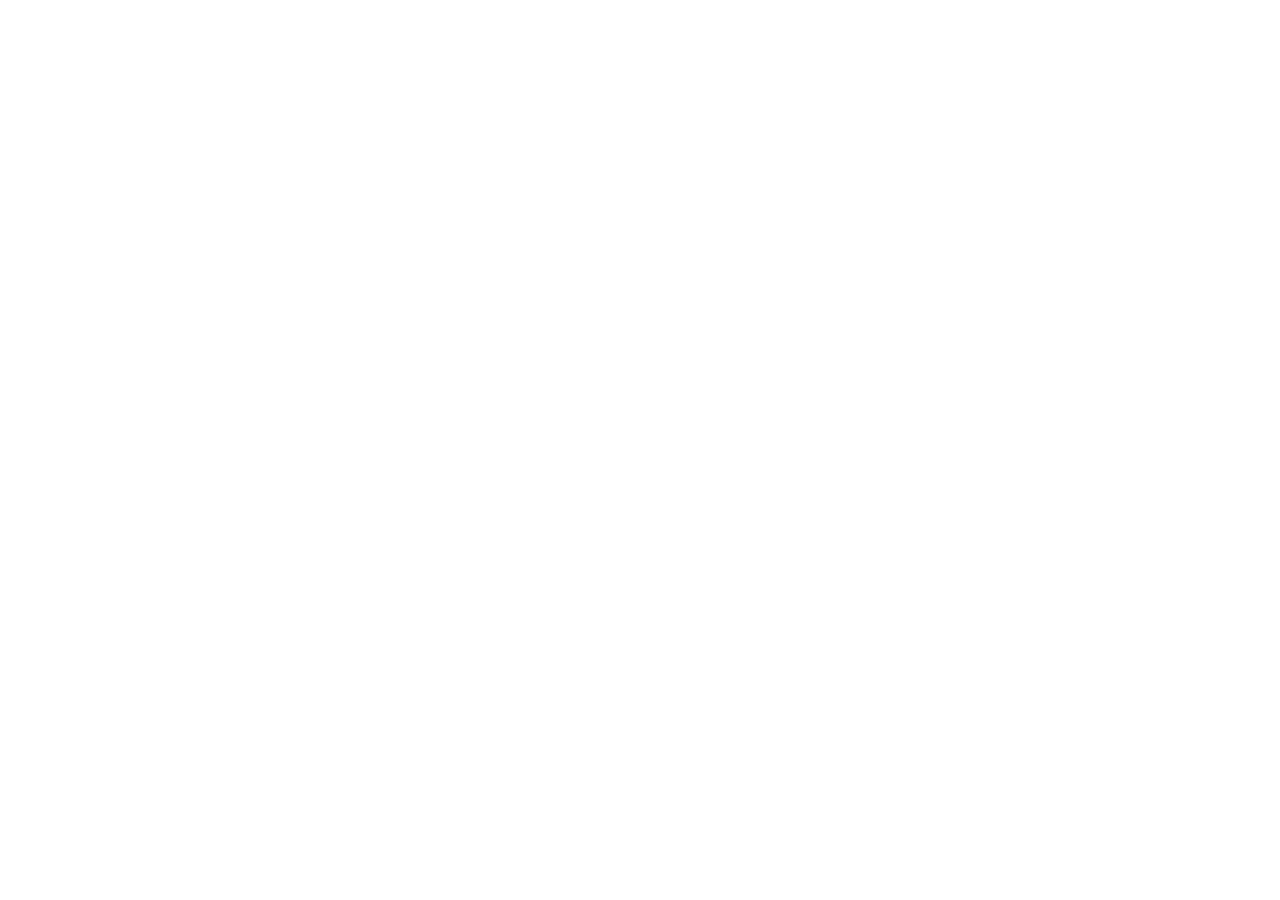
==== about.html @ ffbfe4e8 "Created basic HTML structure for index.html" ====
<!DOCTYPE html>
<html lang="ru-RU">

<head>
    <meta charset="UTF-8">
    <meta name="viewport" content="width=device-width, initial-scale=1.0">
    <title>TechStore</title>
    <link rel="stylesheet" href="css/style.css">
</head>

<body>

</body>
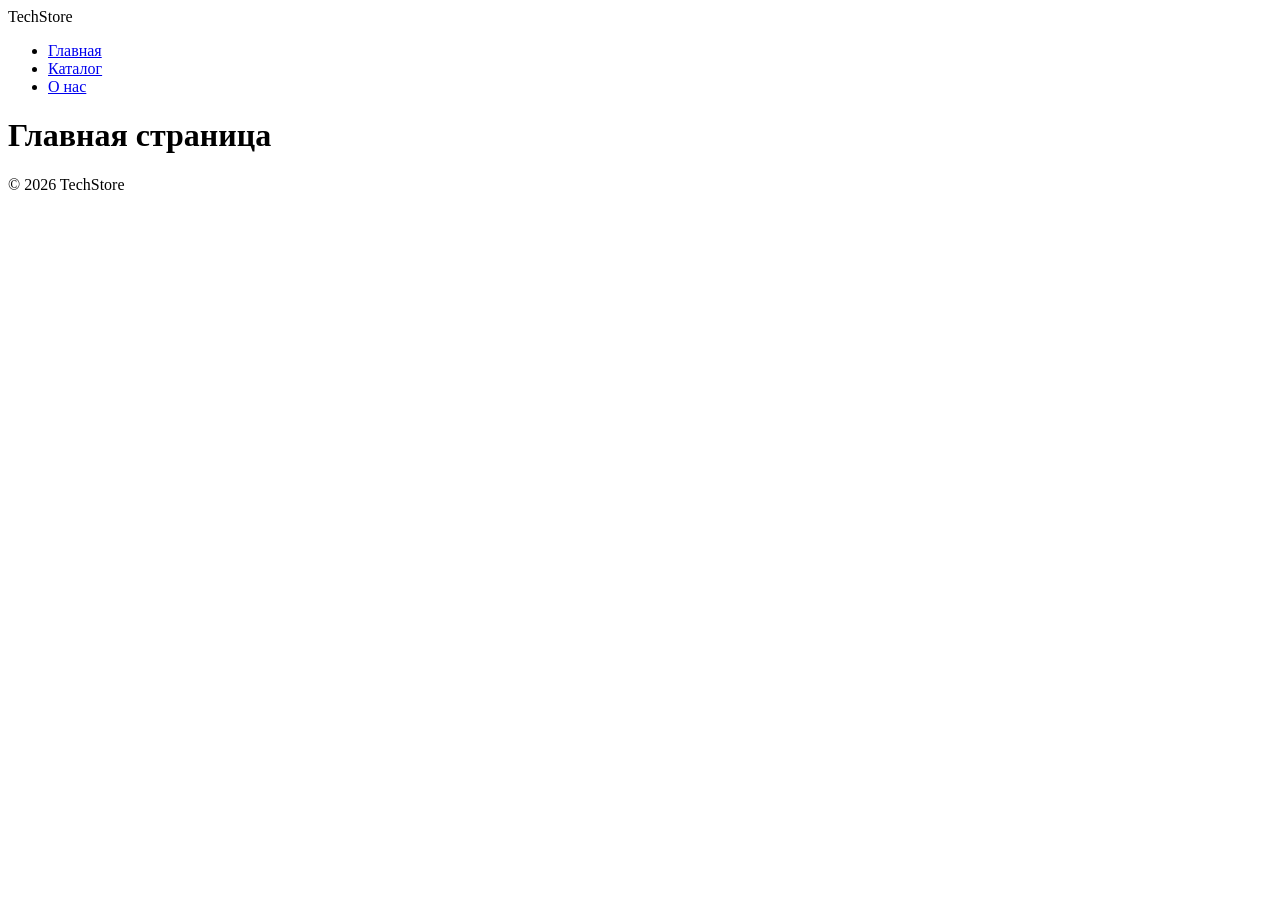
==== commit bb856c20: "Created catalog.html with product grid structure" ====
--- a/about.html
+++ b/about.html
@@ -4,10 +4,38 @@
 <head>
     <meta charset="UTF-8">
     <meta name="viewport" content="width=device-width, initial-scale=1.0">
-    <title>TechStore</title>
+    <title>О нас | TechStore</title>
     <link rel="stylesheet" href="css/style.css">
 </head>
 
+<header>
+    <div class="container nav">
+
+        <div class="logo">
+            TechStore
+        </div>
+
+        <ul class="menu">
+            <li><a href="index.html">Главная</a></li>
+            <li><a href="catalog.html">Каталог</a></li>
+            <li><a href="about.html">О нас</a></li>
+        </ul>
+
+    </div>
+</header>
+
 <body>
+    <main class="container">
 
-</body>+        <h1>Главная страница</h1>
+
+
+    </main>
+
+    <footer>
+        <p>© 2026 TechStore</p>
+    </footer>
+
+</body>
+
+</html>
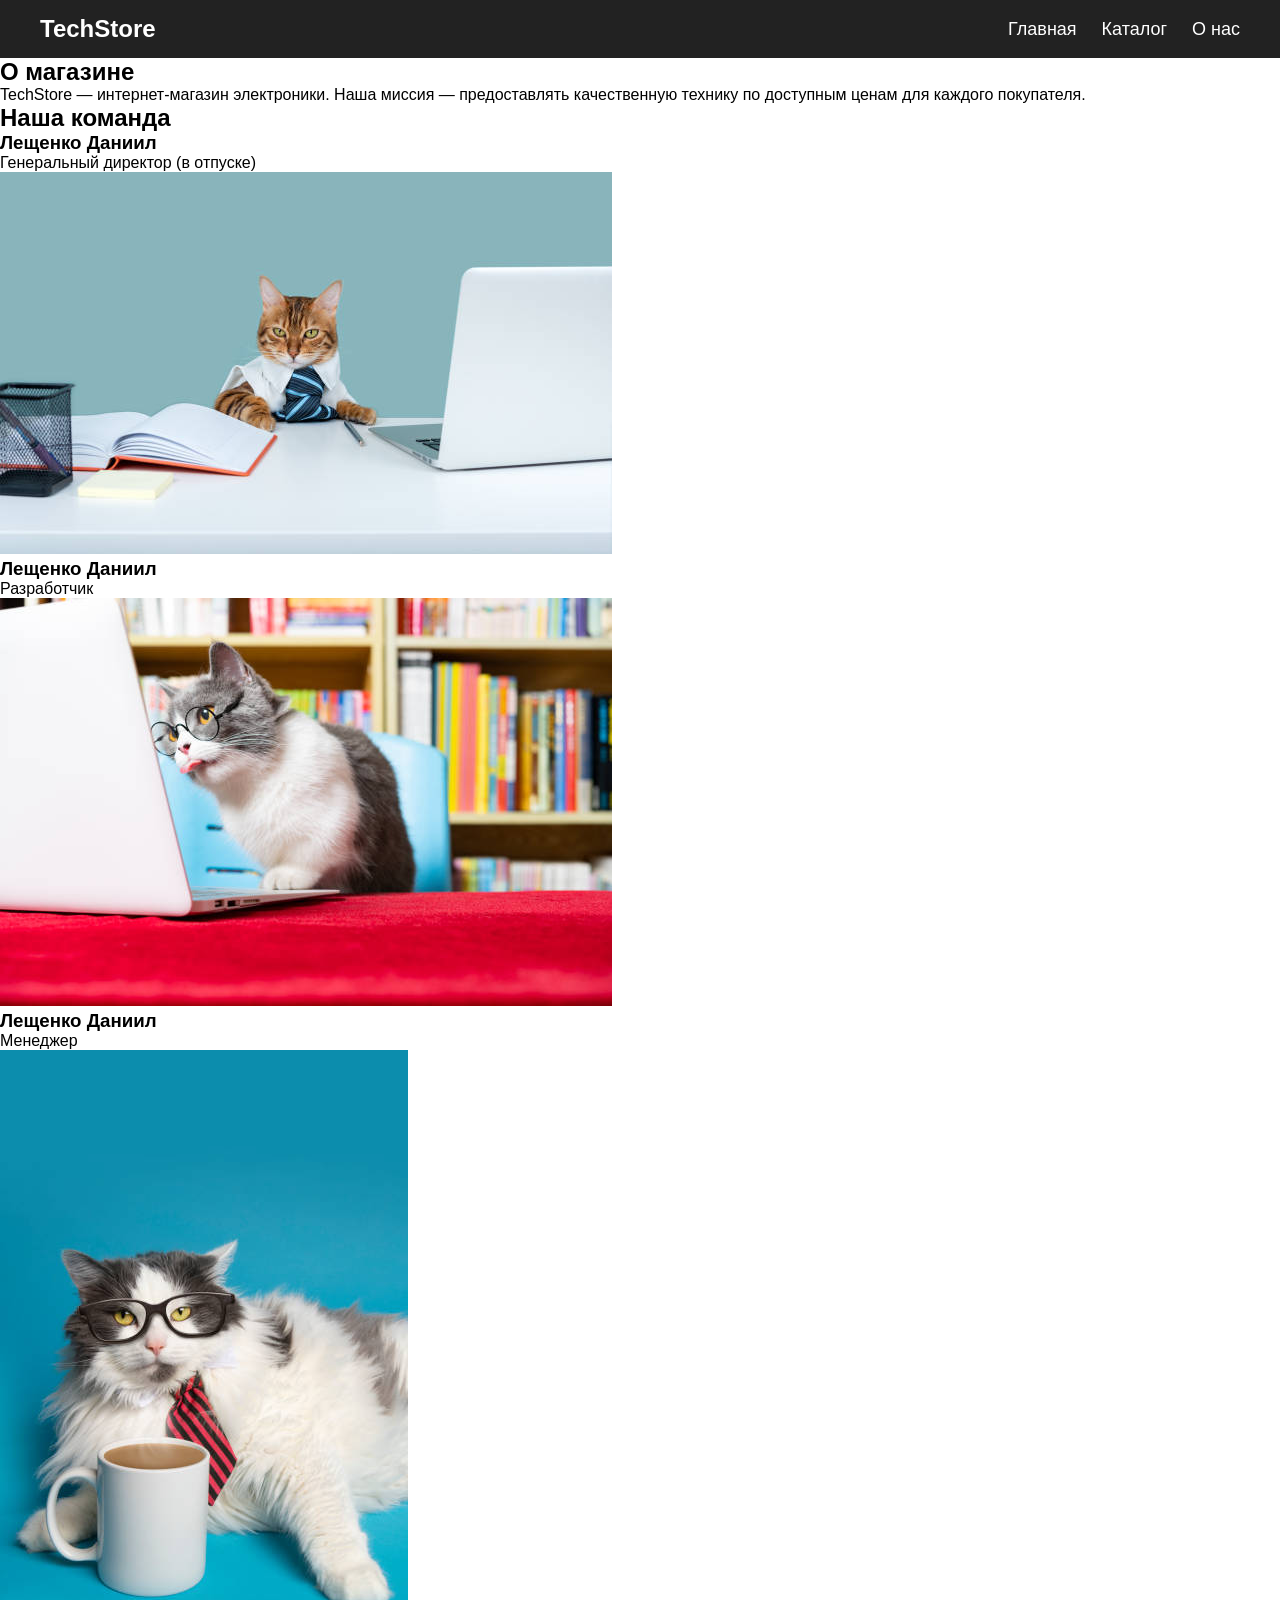
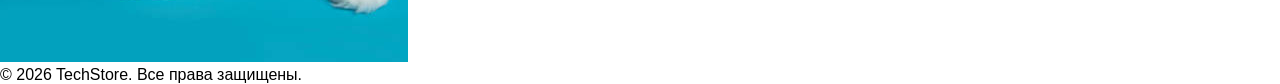
==== commit 9d0c2051: "Added CSS: navigation menu styling" ====
--- a/about.html
+++ b/about.html
@@ -8,33 +8,69 @@
     <link rel="stylesheet" href="css/style.css">
 </head>
 
+
 <header>
-    <div class="container nav">
 
-        <div class="logo">
-            TechStore
-        </div>
+    <div>
 
-        <ul class="menu">
-            <li><a href="index.html">Главная</a></li>
-            <li><a href="catalog.html">Каталог</a></li>
-            <li><a href="about.html">О нас</a></li>
-        </ul>
+        <h2>TechStore</h2>
+
+        <nav>
+            <a href="index.html">Главная</a>
+            <a href="catalog.html">Каталог</a>
+            <a href="about.html">О нас</a>
+        </nav>
 
     </div>
+
 </header>
 
-<body>
-    <main class="container">
+<main>
 
-        <h1>Главная страница</h1>
+    <section>
 
+        <h1>О магазине</h1>
 
-    </main>
+        <p>
+            TechStore — интернет-магазин электроники.
+            Наша миссия — предоставлять качественную технику
+            по доступным ценам для каждого покупателя.
+        </p>
 
-    <footer>
-        <p>© 2026 TechStore</p>
-    </footer>
+    </section>
+
+    <section>
+
+        <h2>Наша команда</h2>
+
+        <article>
+            <h3>Лещенко Даниил</h3>
+            <p>Генеральный директор (в отпуске)</p>
+            <img src="img/about/CEO.jpg" alt="CEO">
+
+        </article>
+
+        <article>
+            <h3>Лещенко Даниил</h3>
+            <p>Разработчик</p>
+            <img src="img/about/programmer.jpg" alt="Developer">
+
+        </article>
+
+        <article>
+            <h3>Лещенко Даниил</h3>
+            <p>Менеджер</p>
+            <img src="img/about/manager.jpg" alt="Manager">
+
+        </article>
+
+    </section>
+
+</main>
+
+<footer>
+    <p>© 2026 TechStore. Все права защищены.</p>
+</footer>
 
 </body>
 
--- a/css/style.css
+++ b/css/style.css
@@ -0,0 +1,44 @@
+* {
+    margin: 0;
+    padding: 0;
+    box-sizing: border-box;
+}
+
+body {
+    font-family: Arial, sans-serif;
+}
+
+header {
+    background: #222;
+    padding: 15px 0;
+}
+
+header div {
+    width: 1200px;
+    margin: 0 auto;
+
+    display: flex;
+    justify-content: space-between;
+    align-items: center;
+}
+
+header h2 {
+    color: white;
+}
+
+nav {
+    display: flex;
+    gap: 25px;
+}
+
+nav a {
+    color: white;
+    text-decoration: none;
+    font-size: 18px;
+
+    transition: 0.3s;
+}
+
+nav a:hover {
+    color: orange;
+}
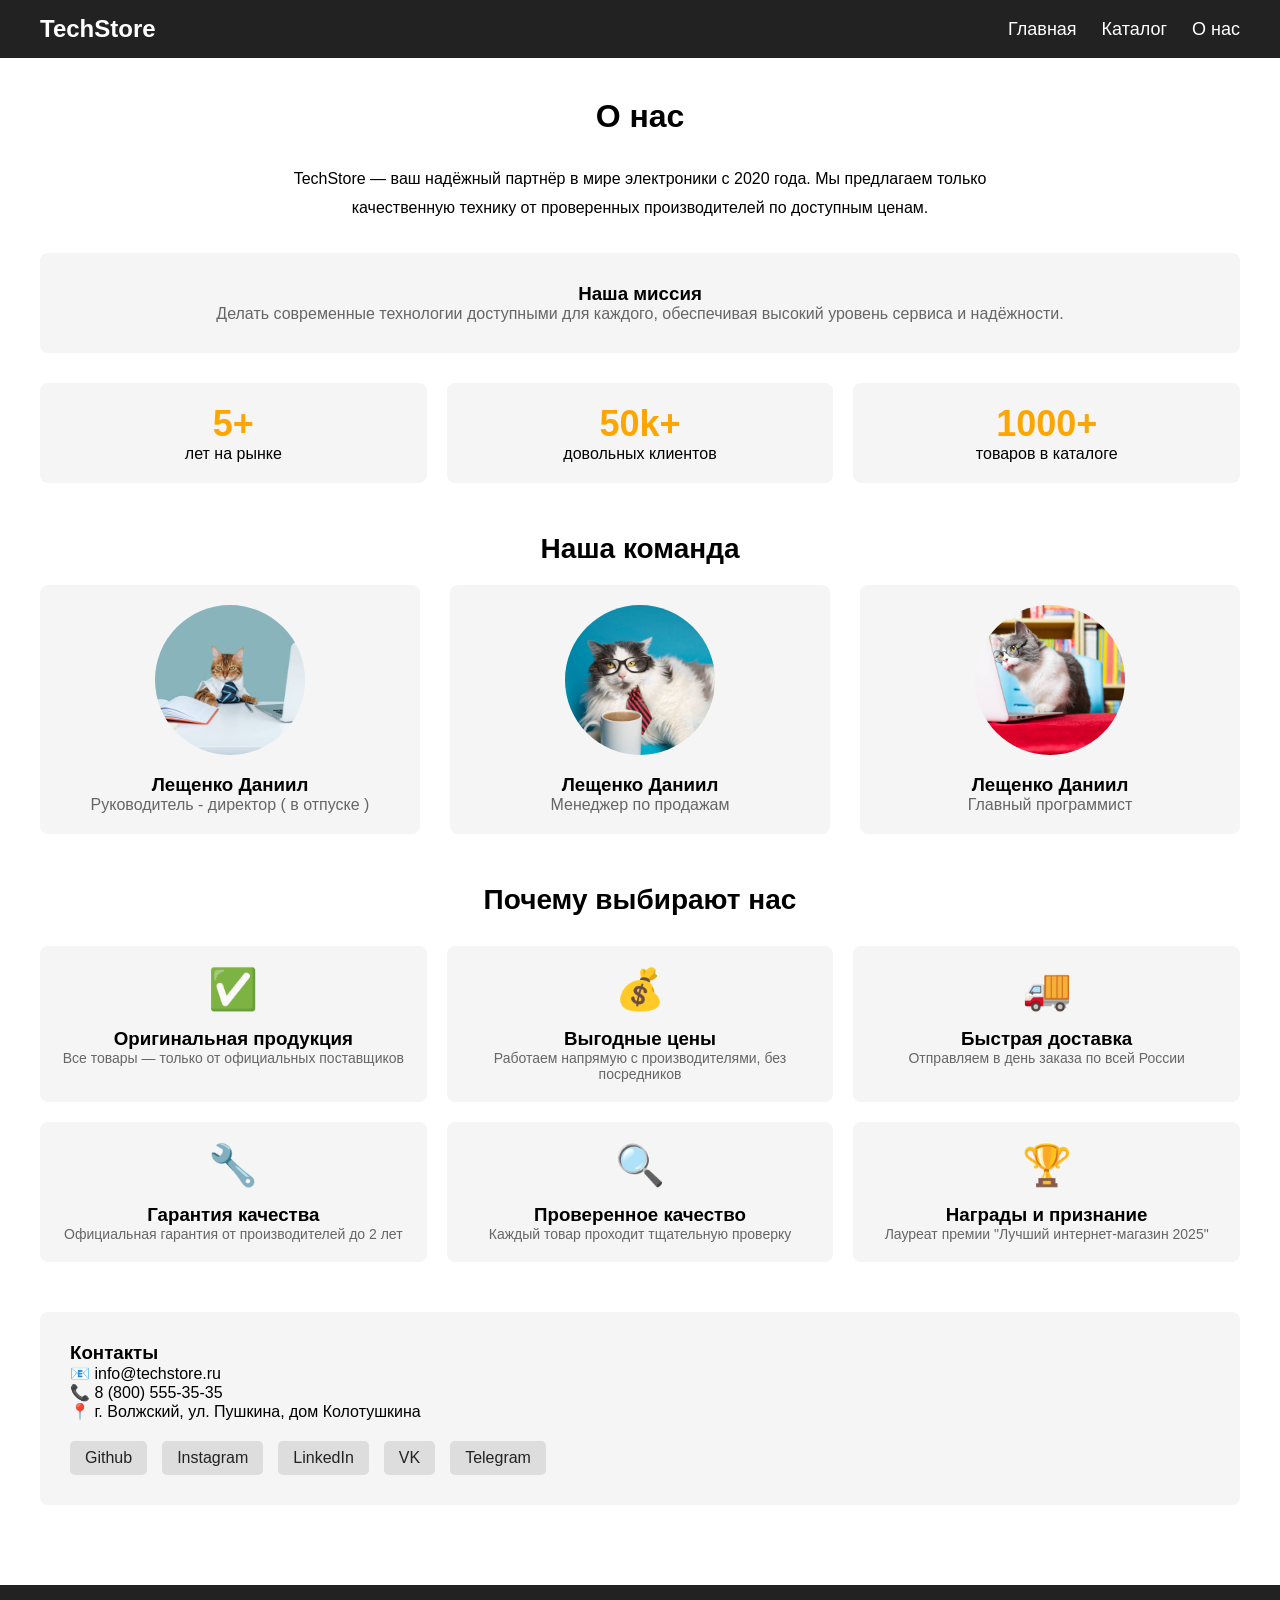
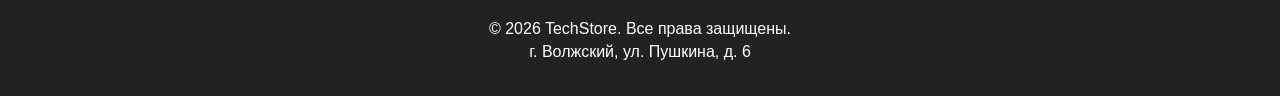
==== commit e4ef4195: "Fully remake code, finishing all pages, finilize project" ====
--- a/about.html
+++ b/about.html
@@ -3,75 +3,112 @@
 
 <head>
     <meta charset="UTF-8">
-    <meta name="viewport" content="width=device-width, initial-scale=1.0">
+    <meta name="viewport" content="width=device-width,initial-scale=1">
     <title>О нас | TechStore</title>
     <link rel="stylesheet" href="css/style.css">
 </head>
 
-
-<header>
-
-    <div>
-
-        <h2>TechStore</h2>
-
-        <nav>
-            <a href="index.html">Главная</a>
-            <a href="catalog.html">Каталог</a>
-            <a href="about.html">О нас</a>
-        </nav>
-
-    </div>
-
-</header>
-
-<main>
-
-    <section>
-
-        <h1>О магазине</h1>
-
-        <p>
-            TechStore — интернет-магазин электроники.
-            Наша миссия — предоставлять качественную технику
-            по доступным ценам для каждого покупателя.
-        </p>
-
-    </section>
-
-    <section>
-
-        <h2>Наша команда</h2>
-
-        <article>
-            <h3>Лещенко Даниил</h3>
-            <p>Генеральный директор (в отпуске)</p>
-            <img src="img/about/CEO.jpg" alt="CEO">
-
-        </article>
-
-        <article>
-            <h3>Лещенко Даниил</h3>
-            <p>Разработчик</p>
-            <img src="img/about/programmer.jpg" alt="Developer">
-
-        </article>
-
-        <article>
-            <h3>Лещенко Даниил</h3>
-            <p>Менеджер</p>
-            <img src="img/about/manager.jpg" alt="Manager">
-
-        </article>
-
-    </section>
-
-</main>
-
-<footer>
-    <p>© 2026 TechStore. Все права защищены.</p>
-</footer>
-
+<body>
+    <header>
+        <div>
+            <h2>TechStore</h2>
+            <nav><a href="index.html">Главная</a><a href="catalog.html">Каталог</a><a href="about.html">О нас</a></nav>
+        </div>
+    </header>
+    <main>
+        <section class="about">
+            <h1>О нас</h1>
+            <div class="about-section">
+                <div class="about-text">
+                    <p>TechStore — ваш надёжный партнёр в мире электроники с 2020 года. Мы предлагаем только
+                        качественную технику от проверенных производителей по доступным ценам.</p>
+                </div>
+                <div class="mission">
+                    <h3>Наша миссия</h3>
+                    <p>Делать современные технологии доступными для каждого, обеспечивая высокий уровень сервиса и
+                        надёжности.</p>
+                </div>
+                <div class="achievements">
+                    <div class="achievement">
+                        <div class="number">5+</div>
+                        <p>лет на рынке</p>
+                    </div>
+                    <div class="achievement">
+                        <div class="number">50k+</div>
+                        <p>довольных клиентов</p>
+                    </div>
+                    <div class="achievement">
+                        <div class="number">1000+</div>
+                        <p>товаров в каталоге</p>
+                    </div>
+                </div>
+            </div>
+            <div class="about-section">
+                <h2>Наша команда</h2>
+                <div class="team">
+                    <article class="team-member"><img src="img/about/CEO.jpg" alt="CEO">
+                        <h3>Лещенко Даниил</h3>
+                        <p>Руководитель - директор ( в отпуске )</p>
+                    </article>
+                    <article class="team-member"><img src="img/about/manager.jpg" alt="Manager">
+                        <h3>Лещенко Даниил</h3>
+                        <p>Менеджер по продажам</p>
+                    </article>
+                    <article class="team-member"><img src="img/about/programmer.jpg" alt="Developer">
+                        <h3>Лещенко Даниил</h3>
+                        <p>Главный программист</p>
+                    </article>
+                </div>
+            </div>
+            <div class="about-section">
+                <h2>Почему выбирают нас</h2>
+                <div class="why-grid">
+                    <div class="why-item">
+                        <div class="why-icon">✅</div>
+                        <h3>Оригинальная продукция</h3>
+                        <p>Все товары — только от официальных поставщиков</p>
+                    </div>
+                    <div class="why-item">
+                        <div class="why-icon">💰</div>
+                        <h3>Выгодные цены</h3>
+                        <p>Работаем напрямую с производителями, без посредников</p>
+                    </div>
+                    <div class="why-item">
+                        <div class="why-icon">🚚</div>
+                        <h3>Быстрая доставка</h3>
+                        <p>Отправляем в день заказа по всей России</p>
+                    </div>
+                    <div class="why-item">
+                        <div class="why-icon">🔧</div>
+                        <h3>Гарантия качества</h3>
+                        <p>Официальная гарантия от производителей до 2 лет</p>
+                    </div>
+                    <div class="why-item">
+                        <div class="why-icon">🔍</div>
+                        <h3>Проверенное качество</h3>
+                        <p>Каждый товар проходит тщательную проверку</p>
+                    </div>
+                    <div class="why-item">
+                        <div class="why-icon">🏆</div>
+                        <h3>Награды и признание</h3>
+                        <p>Лауреат премии "Лучший интернет-магазин 2025"</p>
+                    </div>
+                </div>
+            </div>
+            <div class="contacts">
+                <h3>Контакты</h3>
+                <p>📧 info@techstore.ru</p>
+                <p>📞 8 (800) 555-35-35</p>
+                <p>📍 г. Волжский, ул. Пушкина, дом Колотушкина</p>
+                <div class="social-links"><a href="https://github.com/HoPMaLbHblu?tab=repositories">Github</a><a
+                        href="#">Instagram</a><a href="#">LinkedIn</a><a href="#">VK</a><a href="#">Telegram</a></div>
+            </div>
+        </section>
+    </main>
+    <footer>
+        <p>© 2026 TechStore. Все права защищены.</p>
+        <p>г. Волжский, ул. Пушкина, д. 6</p>
+    </footer>
 </body>
 
 </html>
--- a/css/style.css
+++ b/css/style.css
@@ -6,17 +6,31 @@
 
 body {
     font-family: Arial, sans-serif;
+    display: flex;
+    flex-direction: column;
+    min-height: 100vh;
+}
+
+html,
+body {
+    height: 100%;
+}
+
+.main {
+    flex: 1;
 }
 
 header {
     background: #222;
     padding: 15px 0;
+    position: sticky;
+    top: 0;
+    z-index: 100;
 }
 
 header div {
     width: 1200px;
     margin: 0 auto;
-
     display: flex;
     justify-content: space-between;
     align-items: center;
@@ -35,10 +49,483 @@
     color: white;
     text-decoration: none;
     font-size: 18px;
-
     transition: 0.3s;
 }
 
 nav a:hover {
     color: orange;
+}
+
+.hero {
+    height: 400px;
+    display: flex;
+    align-items: center;
+    justify-content: center;
+    text-align: center;
+    background: linear-gradient(rgba(0, 0, 0, 0.5), rgba(0, 0, 0, 0.5)), url('../img/screenshots/hero-bg.jpg');
+    background-size: cover;
+    background-position: center;
+}
+
+.hero-content {
+    background: rgba(0, 0, 0, 0.6);
+    color: white;
+    padding: 30px;
+    width: 600px;
+    border-radius: 10px;
+}
+
+.hero-content h1 {
+    margin-bottom: 15px;
+}
+
+.hero-content p {
+    margin-bottom: 20px;
+}
+
+.hero-btn {
+    display: inline-block;
+    padding: 12px 20px;
+    background: orange;
+    color: white;
+    text-decoration: none;
+    transition: 0.3s;
+    border-radius: 5px;
+}
+
+.hero-btn:hover {
+    background: darkorange;
+    transform: translateY(-2px);
+}
+
+.popular {
+    width: 1200px;
+    margin: 40px auto;
+}
+
+.popular h2 {
+    margin-bottom: 20px;
+    font-size: 28px;
+}
+
+.popular-products {
+    display: flex;
+    gap: 20px;
+}
+
+.product-card {
+    flex: 1;
+    background: #f5f5f5;
+    padding: 15px;
+    text-align: center;
+    transition: 0.3s;
+    border-radius: 8px;
+}
+
+.product-card img {
+    width: 100%;
+    height: 200px;
+    object-fit: cover;
+    border-radius: 5px;
+}
+
+.product-card h3 {
+    margin: 10px 0;
+}
+
+.price {
+    font-size: 20px;
+    font-weight: bold;
+    color: orange;
+    margin: 10px 0;
+}
+
+.rating {
+    color: #ffc107;
+    margin-bottom: 10px;
+}
+
+.product-card a,
+.catalog-item button {
+    display: inline-block;
+    padding: 10px 15px;
+    background: #222;
+    color: white;
+    text-decoration: none;
+    transition: 0.3s;
+    border-radius: 5px;
+    border: none;
+    cursor: pointer;
+}
+
+.product-card:hover {
+    transform: translateY(-5px);
+    box-shadow: 0 5px 15px rgba(0, 0, 0, 0.2);
+}
+
+.product-card a:hover,
+.catalog-item button:hover {
+    background: orange;
+}
+
+.advantages {
+    width: 1200px;
+    margin: 40px auto;
+}
+
+.advantages h2 {
+    text-align: center;
+    margin-bottom: 30px;
+    font-size: 28px;
+}
+
+.advantages-grid {
+    display: flex;
+    gap: 20px;
+    flex-wrap: wrap;
+}
+
+.advantage-card {
+    flex: 1;
+    text-align: center;
+    padding: 20px;
+    background: #f9f9f9;
+    border-radius: 8px;
+    transition: 0.3s;
+}
+
+.advantage-card:hover {
+    transform: translateY(-5px);
+}
+
+.advantage-icon {
+    font-size: 40px;
+    margin-bottom: 15px;
+}
+
+.advantage-card p {
+    color: #666;
+}
+
+.catalog {
+    width: 1200px;
+    margin: 40px auto;
+}
+
+.catalog h1 {
+    text-align: center;
+    margin-bottom: 30px;
+    font-size: 32px;
+}
+
+.catalog-grid {
+    display: grid;
+    grid-template-columns: repeat(3, 1fr);
+    gap: 20px;
+}
+
+.catalog-item {
+    background: #f5f5f5;
+    padding: 15px;
+    text-align: center;
+    border-radius: 8px;
+    transition: 0.3s;
+}
+
+.catalog-item:hover {
+    transform: translateY(-5px);
+    box-shadow: 0 5px 15px rgba(0, 0, 0, 0.2);
+}
+
+.catalog-item img {
+    width: 100%;
+    height: 200px;
+    object-fit: cover;
+    border-radius: 5px;
+}
+
+.catalog-item h3 {
+    margin: 10px 0;
+}
+
+.about {
+    width: 1200px;
+    margin: 40px auto;
+}
+
+.about h1 {
+    text-align: center;
+    margin-bottom: 30px;
+    font-size: 32px;
+}
+
+.about-section {
+    margin-bottom: 50px;
+}
+
+.about-section h2 {
+    margin-bottom: 20px;
+    font-size: 28px;
+    text-align: center;
+}
+
+.about-text {
+    line-height: 1.8;
+    text-align: center;
+    max-width: 800px;
+    margin: 0 auto;
+}
+
+.mission {
+    background: #f5f5f5;
+    padding: 30px;
+    border-radius: 8px;
+    margin: 30px 0;
+    text-align: center;
+}
+
+.mission p {
+    color: #666;
+}
+
+.achievements {
+    display: flex;
+    justify-content: space-around;
+    gap: 20px;
+    margin: 30px 0;
+    flex-wrap: wrap;
+}
+
+.achievement {
+    text-align: center;
+    flex: 1;
+    padding: 20px;
+    background: #f5f5f5;
+    border-radius: 8px;
+}
+
+.achievement .number {
+    font-size: 36px;
+    font-weight: bold;
+    color: orange;
+}
+
+.team {
+    display: flex;
+    gap: 30px;
+    justify-content: center;
+    flex-wrap: wrap;
+}
+
+.team-member {
+    text-align: center;
+    flex: 1;
+    min-width: 200px;
+    padding: 20px;
+    background: #f5f5f5;
+    border-radius: 8px;
+    transition: 0.3s;
+}
+
+.team-member:hover {
+    transform: translateY(-5px);
+}
+
+.team-member img {
+    width: 150px;
+    height: 150px;
+    border-radius: 50%;
+    object-fit: cover;
+    margin-bottom: 15px;
+}
+
+.team-member p {
+    color: #666;
+}
+
+.why-grid {
+    display: grid;
+    grid-template-columns: repeat(3, 1fr);
+    gap: 20px;
+    margin: 30px 0;
+}
+
+.why-item {
+    text-align: center;
+    padding: 20px;
+    background: #f5f5f5;
+    border-radius: 8px;
+}
+
+.why-icon {
+    font-size: 40px;
+    margin-bottom: 15px;
+}
+
+.why-item p {
+    color: #666;
+    font-size: 14px;
+}
+
+.contacts {
+    margin: 30px 0;
+    padding: 30px;
+    background: #f5f5f5;
+    border-radius: 8px;
+}
+
+.social-links {
+    margin-top: 20px;
+}
+
+.social-links a {
+    display: inline-block;
+    margin-right: 15px;
+    color: #222;
+    text-decoration: none;
+    padding: 8px 15px;
+    background: #ddd;
+    border-radius: 5px;
+    transition: 0.3s;
+}
+
+.social-links a:hover {
+    background: orange;
+    color: white;
+}
+
+footer {
+    background: #222;
+    color: white;
+    text-align: center;
+    padding: 30px;
+    margin-top: 40px;
+}
+
+footer p {
+    margin: 5px 0;
+}
+
+footer a {
+    color: orange;
+    text-decoration: none;
+}
+
+@media (max-width: 1199px) {
+
+    header div,
+    .popular,
+    .catalog,
+    .about,
+    .advantages {
+        width: 90%;
+        margin: 40px auto;
+    }
+
+    .catalog-grid {
+        grid-template-columns: repeat(3, 1fr);
+    }
+}
+
+@media (max-width: 768px) {
+    header div {
+        flex-direction: column;
+        gap: 15px;
+        text-align: center;
+    }
+
+    nav {
+        flex-wrap: wrap;
+        justify-content: center;
+        gap: 15px;
+    }
+
+    .hero {
+        height: 350px;
+    }
+
+    .hero-content {
+        width: 90%;
+    }
+
+    .hero-content h1 {
+        font-size: 24px;
+    }
+
+    .popular-products {
+        flex-direction: column;
+    }
+
+    .catalog-grid {
+        grid-template-columns: repeat(2, 1fr);
+    }
+
+    .advantages-grid {
+        flex-direction: column;
+    }
+
+    .why-grid {
+        grid-template-columns: repeat(2, 1fr);
+    }
+
+    .achievements {
+        flex-direction: column;
+    }
+
+    .team {
+        flex-direction: column;
+        align-items: center;
+    }
+
+    .team-member {
+        width: 80%;
+    }
+}
+
+@media (max-width: 575px) {
+    nav {
+        flex-direction: column;
+        gap: 10px;
+    }
+
+    nav a {
+        display: block;
+        padding: 10px;
+        background: #333;
+        text-align: center;
+        border-radius: 5px;
+    }
+
+    .hero {
+        height: 300px;
+    }
+
+    .hero-content h1 {
+        font-size: 20px;
+    }
+
+    .hero-content p {
+        font-size: 14px;
+    }
+
+    .product-card img,
+    .catalog-item img {
+        height: 150px;
+    }
+
+    .catalog-grid {
+        grid-template-columns: 1fr;
+    }
+
+    .why-grid {
+        grid-template-columns: 1fr;
+    }
+
+    .team-member {
+        width: 100%;
+    }
+
+    footer {
+        padding: 20px;
+    }
 }
